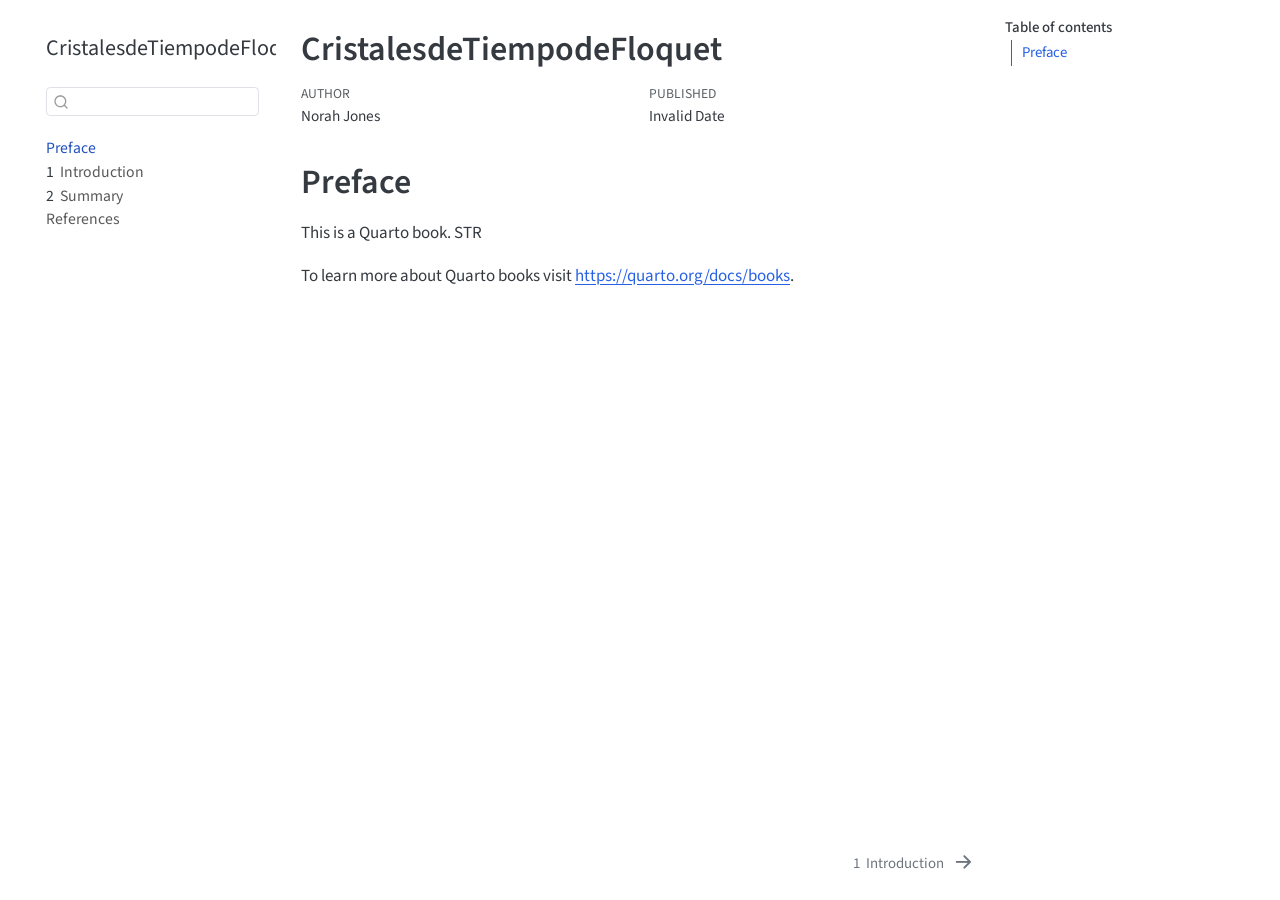
==== docs/index.html @ 10ec0755 "Actualizacion" ====
<!DOCTYPE html>
<html xmlns="http://www.w3.org/1999/xhtml" lang="en" xml:lang="en"><head>

<meta charset="utf-8">
<meta name="generator" content="quarto-1.6.42">

<meta name="viewport" content="width=device-width, initial-scale=1.0, user-scalable=yes">

<meta name="author" content="Norah Jones">

<title>CristalesdeTiempodeFloquet</title>
<style>
code{white-space: pre-wrap;}
span.smallcaps{font-variant: small-caps;}
div.columns{display: flex; gap: min(4vw, 1.5em);}
div.column{flex: auto; overflow-x: auto;}
div.hanging-indent{margin-left: 1.5em; text-indent: -1.5em;}
ul.task-list{list-style: none;}
ul.task-list li input[type="checkbox"] {
  width: 0.8em;
  margin: 0 0.8em 0.2em -1em; /* quarto-specific, see https://github.com/quarto-dev/quarto-cli/issues/4556 */ 
  vertical-align: middle;
}
</style>


<script src="site_libs/quarto-nav/quarto-nav.js"></script>
<script src="site_libs/quarto-nav/headroom.min.js"></script>
<script src="site_libs/clipboard/clipboard.min.js"></script>
<script src="site_libs/quarto-search/autocomplete.umd.js"></script>
<script src="site_libs/quarto-search/fuse.min.js"></script>
<script src="site_libs/quarto-search/quarto-search.js"></script>
<meta name="quarto:offset" content="./">
<link href="./intro.html" rel="next">
<script src="site_libs/quarto-html/quarto.js"></script>
<script src="site_libs/quarto-html/popper.min.js"></script>
<script src="site_libs/quarto-html/tippy.umd.min.js"></script>
<script src="site_libs/quarto-html/anchor.min.js"></script>
<link href="site_libs/quarto-html/tippy.css" rel="stylesheet">
<link href="site_libs/quarto-html/quarto-syntax-highlighting-2f5df379a58b258e96c21c0638c20c03.css" rel="stylesheet" id="quarto-text-highlighting-styles">
<script src="site_libs/bootstrap/bootstrap.min.js"></script>
<link href="site_libs/bootstrap/bootstrap-icons.css" rel="stylesheet">
<link href="site_libs/bootstrap/bootstrap-8da5b4427184b79ecddefad3d342027e.min.css" rel="stylesheet" append-hash="true" id="quarto-bootstrap" data-mode="light">
<script id="quarto-search-options" type="application/json">{
  "location": "sidebar",
  "copy-button": false,
  "collapse-after": 3,
  "panel-placement": "start",
  "type": "textbox",
  "limit": 50,
  "keyboard-shortcut": [
    "f",
    "/",
    "s"
  ],
  "show-item-context": false,
  "language": {
    "search-no-results-text": "No results",
    "search-matching-documents-text": "matching documents",
    "search-copy-link-title": "Copy link to search",
    "search-hide-matches-text": "Hide additional matches",
    "search-more-match-text": "more match in this document",
    "search-more-matches-text": "more matches in this document",
    "search-clear-button-title": "Clear",
    "search-text-placeholder": "",
    "search-detached-cancel-button-title": "Cancel",
    "search-submit-button-title": "Submit",
    "search-label": "Search"
  }
}</script>


</head>

<body class="nav-sidebar floating">

<div id="quarto-search-results"></div>
  <header id="quarto-header" class="headroom fixed-top">
  <nav class="quarto-secondary-nav">
    <div class="container-fluid d-flex">
      <button type="button" class="quarto-btn-toggle btn" data-bs-toggle="collapse" role="button" data-bs-target=".quarto-sidebar-collapse-item" aria-controls="quarto-sidebar" aria-expanded="false" aria-label="Toggle sidebar navigation" onclick="if (window.quartoToggleHeadroom) { window.quartoToggleHeadroom(); }">
        <i class="bi bi-layout-text-sidebar-reverse"></i>
      </button>
        <nav class="quarto-page-breadcrumbs" aria-label="breadcrumb"><ol class="breadcrumb"><li class="breadcrumb-item"><a href="./index.html">Preface</a></li></ol></nav>
        <a class="flex-grow-1" role="navigation" data-bs-toggle="collapse" data-bs-target=".quarto-sidebar-collapse-item" aria-controls="quarto-sidebar" aria-expanded="false" aria-label="Toggle sidebar navigation" onclick="if (window.quartoToggleHeadroom) { window.quartoToggleHeadroom(); }">      
        </a>
      <button type="button" class="btn quarto-search-button" aria-label="Search" onclick="window.quartoOpenSearch();">
        <i class="bi bi-search"></i>
      </button>
    </div>
  </nav>
</header>
<!-- content -->
<div id="quarto-content" class="quarto-container page-columns page-rows-contents page-layout-article">
<!-- sidebar -->
  <nav id="quarto-sidebar" class="sidebar collapse collapse-horizontal quarto-sidebar-collapse-item sidebar-navigation floating overflow-auto">
    <div class="pt-lg-2 mt-2 text-left sidebar-header">
    <div class="sidebar-title mb-0 py-0">
      <a href="./">CristalesdeTiempodeFloquet</a> 
    </div>
      </div>
        <div class="mt-2 flex-shrink-0 align-items-center">
        <div class="sidebar-search">
        <div id="quarto-search" class="" title="Search"></div>
        </div>
        </div>
    <div class="sidebar-menu-container"> 
    <ul class="list-unstyled mt-1">
        <li class="sidebar-item">
  <div class="sidebar-item-container"> 
  <a href="./index.html" class="sidebar-item-text sidebar-link active">
 <span class="menu-text">Preface</span></a>
  </div>
</li>
        <li class="sidebar-item">
  <div class="sidebar-item-container"> 
  <a href="./intro.html" class="sidebar-item-text sidebar-link">
 <span class="menu-text"><span class="chapter-number">1</span>&nbsp; <span class="chapter-title">Introduction</span></span></a>
  </div>
</li>
        <li class="sidebar-item">
  <div class="sidebar-item-container"> 
  <a href="./summary.html" class="sidebar-item-text sidebar-link">
 <span class="menu-text"><span class="chapter-number">2</span>&nbsp; <span class="chapter-title">Summary</span></span></a>
  </div>
</li>
        <li class="sidebar-item">
  <div class="sidebar-item-container"> 
  <a href="./references.html" class="sidebar-item-text sidebar-link">
 <span class="menu-text">References</span></a>
  </div>
</li>
    </ul>
    </div>
</nav>
<div id="quarto-sidebar-glass" class="quarto-sidebar-collapse-item" data-bs-toggle="collapse" data-bs-target=".quarto-sidebar-collapse-item"></div>
<!-- margin-sidebar -->
    <div id="quarto-margin-sidebar" class="sidebar margin-sidebar">
        <nav id="TOC" role="doc-toc" class="toc-active">
    <h2 id="toc-title">Table of contents</h2>
   
  <ul>
  <li><a href="#preface" id="toc-preface" class="nav-link active" data-scroll-target="#preface">Preface</a></li>
  </ul>
</nav>
    </div>
<!-- main -->
<main class="content" id="quarto-document-content">

<header id="title-block-header" class="quarto-title-block default">
<div class="quarto-title">
<h1 class="title">CristalesdeTiempodeFloquet</h1>
</div>



<div class="quarto-title-meta">

    <div>
    <div class="quarto-title-meta-heading">Author</div>
    <div class="quarto-title-meta-contents">
             <p>Norah Jones </p>
          </div>
  </div>
    
    <div>
    <div class="quarto-title-meta-heading">Published</div>
    <div class="quarto-title-meta-contents">
      <p class="date">Invalid Date</p>
    </div>
  </div>
  
    
  </div>
  


</header>


<section id="preface" class="level1 unnumbered">
<h1 class="unnumbered">Preface</h1>
<p>This is a Quarto book. STR</p>
<p>To learn more about Quarto books visit <a href="https://quarto.org/docs/books" class="uri">https://quarto.org/docs/books</a>.</p>


</section>

</main> <!-- /main -->
<script id="quarto-html-after-body" type="application/javascript">
window.document.addEventListener("DOMContentLoaded", function (event) {
  const toggleBodyColorMode = (bsSheetEl) => {
    const mode = bsSheetEl.getAttribute("data-mode");
    const bodyEl = window.document.querySelector("body");
    if (mode === "dark") {
      bodyEl.classList.add("quarto-dark");
      bodyEl.classList.remove("quarto-light");
    } else {
      bodyEl.classList.add("quarto-light");
      bodyEl.classList.remove("quarto-dark");
    }
  }
  const toggleBodyColorPrimary = () => {
    const bsSheetEl = window.document.querySelector("link#quarto-bootstrap");
    if (bsSheetEl) {
      toggleBodyColorMode(bsSheetEl);
    }
  }
  toggleBodyColorPrimary();  
  const icon = "";
  const anchorJS = new window.AnchorJS();
  anchorJS.options = {
    placement: 'right',
    icon: icon
  };
  anchorJS.add('.anchored');
  const isCodeAnnotation = (el) => {
    for (const clz of el.classList) {
      if (clz.startsWith('code-annotation-')) {                     
        return true;
      }
    }
    return false;
  }
  const onCopySuccess = function(e) {
    // button target
    const button = e.trigger;
    // don't keep focus
    button.blur();
    // flash "checked"
    button.classList.add('code-copy-button-checked');
    var currentTitle = button.getAttribute("title");
    button.setAttribute("title", "Copied!");
    let tooltip;
    if (window.bootstrap) {
      button.setAttribute("data-bs-toggle", "tooltip");
      button.setAttribute("data-bs-placement", "left");
      button.setAttribute("data-bs-title", "Copied!");
      tooltip = new bootstrap.Tooltip(button, 
        { trigger: "manual", 
          customClass: "code-copy-button-tooltip",
          offset: [0, -8]});
      tooltip.show();    
    }
    setTimeout(function() {
      if (tooltip) {
        tooltip.hide();
        button.removeAttribute("data-bs-title");
        button.removeAttribute("data-bs-toggle");
        button.removeAttribute("data-bs-placement");
      }
      button.setAttribute("title", currentTitle);
      button.classList.remove('code-copy-button-checked');
    }, 1000);
    // clear code selection
    e.clearSelection();
  }
  const getTextToCopy = function(trigger) {
      const codeEl = trigger.previousElementSibling.cloneNode(true);
      for (const childEl of codeEl.children) {
        if (isCodeAnnotation(childEl)) {
          childEl.remove();
        }
      }
      return codeEl.innerText;
  }
  const clipboard = new window.ClipboardJS('.code-copy-button:not([data-in-quarto-modal])', {
    text: getTextToCopy
  });
  clipboard.on('success', onCopySuccess);
  if (window.document.getElementById('quarto-embedded-source-code-modal')) {
    const clipboardModal = new window.ClipboardJS('.code-copy-button[data-in-quarto-modal]', {
      text: getTextToCopy,
      container: window.document.getElementById('quarto-embedded-source-code-modal')
    });
    clipboardModal.on('success', onCopySuccess);
  }
    var localhostRegex = new RegExp(/^(?:http|https):\/\/localhost\:?[0-9]*\//);
    var mailtoRegex = new RegExp(/^mailto:/);
      var filterRegex = new RegExp('/' + window.location.host + '/');
    var isInternal = (href) => {
        return filterRegex.test(href) || localhostRegex.test(href) || mailtoRegex.test(href);
    }
    // Inspect non-navigation links and adorn them if external
 	var links = window.document.querySelectorAll('a[href]:not(.nav-link):not(.navbar-brand):not(.toc-action):not(.sidebar-link):not(.sidebar-item-toggle):not(.pagination-link):not(.no-external):not([aria-hidden]):not(.dropdown-item):not(.quarto-navigation-tool):not(.about-link)');
    for (var i=0; i<links.length; i++) {
      const link = links[i];
      if (!isInternal(link.href)) {
        // undo the damage that might have been done by quarto-nav.js in the case of
        // links that we want to consider external
        if (link.dataset.originalHref !== undefined) {
          link.href = link.dataset.originalHref;
        }
      }
    }
  function tippyHover(el, contentFn, onTriggerFn, onUntriggerFn) {
    const config = {
      allowHTML: true,
      maxWidth: 500,
      delay: 100,
      arrow: false,
      appendTo: function(el) {
          return el.parentElement;
      },
      interactive: true,
      interactiveBorder: 10,
      theme: 'quarto',
      placement: 'bottom-start',
    };
    if (contentFn) {
      config.content = contentFn;
    }
    if (onTriggerFn) {
      config.onTrigger = onTriggerFn;
    }
    if (onUntriggerFn) {
      config.onUntrigger = onUntriggerFn;
    }
    window.tippy(el, config); 
  }
  const noterefs = window.document.querySelectorAll('a[role="doc-noteref"]');
  for (var i=0; i<noterefs.length; i++) {
    const ref = noterefs[i];
    tippyHover(ref, function() {
      // use id or data attribute instead here
      let href = ref.getAttribute('data-footnote-href') || ref.getAttribute('href');
      try { href = new URL(href).hash; } catch {}
      const id = href.replace(/^#\/?/, "");
      const note = window.document.getElementById(id);
      if (note) {
        return note.innerHTML;
      } else {
        return "";
      }
    });
  }
  const xrefs = window.document.querySelectorAll('a.quarto-xref');
  const processXRef = (id, note) => {
    // Strip column container classes
    const stripColumnClz = (el) => {
      el.classList.remove("page-full", "page-columns");
      if (el.children) {
        for (const child of el.children) {
          stripColumnClz(child);
        }
      }
    }
    stripColumnClz(note)
    if (id === null || id.startsWith('sec-')) {
      // Special case sections, only their first couple elements
      const container = document.createElement("div");
      if (note.children && note.children.length > 2) {
        container.appendChild(note.children[0].cloneNode(true));
        for (let i = 1; i < note.children.length; i++) {
          const child = note.children[i];
          if (child.tagName === "P" && child.innerText === "") {
            continue;
          } else {
            container.appendChild(child.cloneNode(true));
            break;
          }
        }
        if (window.Quarto?.typesetMath) {
          window.Quarto.typesetMath(container);
        }
        return container.innerHTML
      } else {
        if (window.Quarto?.typesetMath) {
          window.Quarto.typesetMath(note);
        }
        return note.innerHTML;
      }
    } else {
      // Remove any anchor links if they are present
      const anchorLink = note.querySelector('a.anchorjs-link');
      if (anchorLink) {
        anchorLink.remove();
      }
      if (window.Quarto?.typesetMath) {
        window.Quarto.typesetMath(note);
      }
      if (note.classList.contains("callout")) {
        return note.outerHTML;
      } else {
        return note.innerHTML;
      }
    }
  }
  for (var i=0; i<xrefs.length; i++) {
    const xref = xrefs[i];
    tippyHover(xref, undefined, function(instance) {
      instance.disable();
      let url = xref.getAttribute('href');
      let hash = undefined; 
      if (url.startsWith('#')) {
        hash = url;
      } else {
        try { hash = new URL(url).hash; } catch {}
      }
      if (hash) {
        const id = hash.replace(/^#\/?/, "");
        const note = window.document.getElementById(id);
        if (note !== null) {
          try {
            const html = processXRef(id, note.cloneNode(true));
            instance.setContent(html);
          } finally {
            instance.enable();
            instance.show();
          }
        } else {
          // See if we can fetch this
          fetch(url.split('#')[0])
          .then(res => res.text())
          .then(html => {
            const parser = new DOMParser();
            const htmlDoc = parser.parseFromString(html, "text/html");
            const note = htmlDoc.getElementById(id);
            if (note !== null) {
              const html = processXRef(id, note);
              instance.setContent(html);
            } 
          }).finally(() => {
            instance.enable();
            instance.show();
          });
        }
      } else {
        // See if we can fetch a full url (with no hash to target)
        // This is a special case and we should probably do some content thinning / targeting
        fetch(url)
        .then(res => res.text())
        .then(html => {
          const parser = new DOMParser();
          const htmlDoc = parser.parseFromString(html, "text/html");
          const note = htmlDoc.querySelector('main.content');
          if (note !== null) {
            // This should only happen for chapter cross references
            // (since there is no id in the URL)
            // remove the first header
            if (note.children.length > 0 && note.children[0].tagName === "HEADER") {
              note.children[0].remove();
            }
            const html = processXRef(null, note);
            instance.setContent(html);
          } 
        }).finally(() => {
          instance.enable();
          instance.show();
        });
      }
    }, function(instance) {
    });
  }
      let selectedAnnoteEl;
      const selectorForAnnotation = ( cell, annotation) => {
        let cellAttr = 'data-code-cell="' + cell + '"';
        let lineAttr = 'data-code-annotation="' +  annotation + '"';
        const selector = 'span[' + cellAttr + '][' + lineAttr + ']';
        return selector;
      }
      const selectCodeLines = (annoteEl) => {
        const doc = window.document;
        const targetCell = annoteEl.getAttribute("data-target-cell");
        const targetAnnotation = annoteEl.getAttribute("data-target-annotation");
        const annoteSpan = window.document.querySelector(selectorForAnnotation(targetCell, targetAnnotation));
        const lines = annoteSpan.getAttribute("data-code-lines").split(",");
        const lineIds = lines.map((line) => {
          return targetCell + "-" + line;
        })
        let top = null;
        let height = null;
        let parent = null;
        if (lineIds.length > 0) {
            //compute the position of the single el (top and bottom and make a div)
            const el = window.document.getElementById(lineIds[0]);
            top = el.offsetTop;
            height = el.offsetHeight;
            parent = el.parentElement.parentElement;
          if (lineIds.length > 1) {
            const lastEl = window.document.getElementById(lineIds[lineIds.length - 1]);
            const bottom = lastEl.offsetTop + lastEl.offsetHeight;
            height = bottom - top;
          }
          if (top !== null && height !== null && parent !== null) {
            // cook up a div (if necessary) and position it 
            let div = window.document.getElementById("code-annotation-line-highlight");
            if (div === null) {
              div = window.document.createElement("div");
              div.setAttribute("id", "code-annotation-line-highlight");
              div.style.position = 'absolute';
              parent.appendChild(div);
            }
            div.style.top = top - 2 + "px";
            div.style.height = height + 4 + "px";
            div.style.left = 0;
            let gutterDiv = window.document.getElementById("code-annotation-line-highlight-gutter");
            if (gutterDiv === null) {
              gutterDiv = window.document.createElement("div");
              gutterDiv.setAttribute("id", "code-annotation-line-highlight-gutter");
              gutterDiv.style.position = 'absolute';
              const codeCell = window.document.getElementById(targetCell);
              const gutter = codeCell.querySelector('.code-annotation-gutter');
              gutter.appendChild(gutterDiv);
            }
            gutterDiv.style.top = top - 2 + "px";
            gutterDiv.style.height = height + 4 + "px";
          }
          selectedAnnoteEl = annoteEl;
        }
      };
      const unselectCodeLines = () => {
        const elementsIds = ["code-annotation-line-highlight", "code-annotation-line-highlight-gutter"];
        elementsIds.forEach((elId) => {
          const div = window.document.getElementById(elId);
          if (div) {
            div.remove();
          }
        });
        selectedAnnoteEl = undefined;
      };
        // Handle positioning of the toggle
    window.addEventListener(
      "resize",
      throttle(() => {
        elRect = undefined;
        if (selectedAnnoteEl) {
          selectCodeLines(selectedAnnoteEl);
        }
      }, 10)
    );
    function throttle(fn, ms) {
    let throttle = false;
    let timer;
      return (...args) => {
        if(!throttle) { // first call gets through
            fn.apply(this, args);
            throttle = true;
        } else { // all the others get throttled
            if(timer) clearTimeout(timer); // cancel #2
            timer = setTimeout(() => {
              fn.apply(this, args);
              timer = throttle = false;
            }, ms);
        }
      };
    }
      // Attach click handler to the DT
      const annoteDls = window.document.querySelectorAll('dt[data-target-cell]');
      for (const annoteDlNode of annoteDls) {
        annoteDlNode.addEventListener('click', (event) => {
          const clickedEl = event.target;
          if (clickedEl !== selectedAnnoteEl) {
            unselectCodeLines();
            const activeEl = window.document.querySelector('dt[data-target-cell].code-annotation-active');
            if (activeEl) {
              activeEl.classList.remove('code-annotation-active');
            }
            selectCodeLines(clickedEl);
            clickedEl.classList.add('code-annotation-active');
          } else {
            // Unselect the line
            unselectCodeLines();
            clickedEl.classList.remove('code-annotation-active');
          }
        });
      }
  const findCites = (el) => {
    const parentEl = el.parentElement;
    if (parentEl) {
      const cites = parentEl.dataset.cites;
      if (cites) {
        return {
          el,
          cites: cites.split(' ')
        };
      } else {
        return findCites(el.parentElement)
      }
    } else {
      return undefined;
    }
  };
  var bibliorefs = window.document.querySelectorAll('a[role="doc-biblioref"]');
  for (var i=0; i<bibliorefs.length; i++) {
    const ref = bibliorefs[i];
    const citeInfo = findCites(ref);
    if (citeInfo) {
      tippyHover(citeInfo.el, function() {
        var popup = window.document.createElement('div');
        citeInfo.cites.forEach(function(cite) {
          var citeDiv = window.document.createElement('div');
          citeDiv.classList.add('hanging-indent');
          citeDiv.classList.add('csl-entry');
          var biblioDiv = window.document.getElementById('ref-' + cite);
          if (biblioDiv) {
            citeDiv.innerHTML = biblioDiv.innerHTML;
          }
          popup.appendChild(citeDiv);
        });
        return popup.innerHTML;
      });
    }
  }
});
</script>
<nav class="page-navigation">
  <div class="nav-page nav-page-previous">
  </div>
  <div class="nav-page nav-page-next">
      <a href="./intro.html" class="pagination-link" aria-label="Introduction">
        <span class="nav-page-text"><span class="chapter-number">1</span>&nbsp; <span class="chapter-title">Introduction</span></span> <i class="bi bi-arrow-right-short"></i>
      </a>
  </div>
</nav>
</div> <!-- /content -->




</body></html>
---- docs/site_libs/quarto-html/tippy.css ----
.tippy-box[data-animation=fade][data-state=hidden]{opacity:0}[data-tippy-root]{max-width:calc(100vw - 10px)}.tippy-box{position:relative;background-color:#333;color:#fff;border-radius:4px;font-size:14px;line-height:1.4;white-space:normal;outline:0;transition-property:transform,visibility,opacity}.tippy-box[data-placement^=top]>.tippy-arrow{bottom:0}.tippy-box[data-placement^=top]>.tippy-arrow:before{bottom:-7px;left:0;border-width:8px 8px 0;border-top-color:initial;transform-origin:center top}.tippy-box[data-placement^=bottom]>.tippy-arrow{top:0}.tippy-box[data-placement^=bottom]>.tippy-arrow:before{top:-7px;left:0;border-width:0 8px 8px;border-bottom-color:initial;transform-origin:center bottom}.tippy-box[data-placement^=left]>.tippy-arrow{right:0}.tippy-box[data-placement^=left]>.tippy-arrow:before{border-width:8px 0 8px 8px;border-left-color:initial;right:-7px;transform-origin:center left}.tippy-box[data-placement^=right]>.tippy-arrow{left:0}.tippy-box[data-placement^=right]>.tippy-arrow:before{left:-7px;border-width:8px 8px 8px 0;border-right-color:initial;transform-origin:center right}.tippy-box[data-inertia][data-state=visible]{transition-timing-function:cubic-bezier(.54,1.5,.38,1.11)}.tippy-arrow{width:16px;height:16px;color:#333}.tippy-arrow:before{content:"";position:absolute;border-color:transparent;border-style:solid}.tippy-content{position:relative;padding:5px 9px;z-index:1}
---- docs/site_libs/quarto-html/quarto-syntax-highlighting-2f5df379a58b258e96c21c0638c20c03.css ----
/* quarto syntax highlight colors */
:root {
  --quarto-hl-ot-color: #003B4F;
  --quarto-hl-at-color: #657422;
  --quarto-hl-ss-color: #20794D;
  --quarto-hl-an-color: #5E5E5E;
  --quarto-hl-fu-color: #4758AB;
  --quarto-hl-st-color: #20794D;
  --quarto-hl-cf-color: #003B4F;
  --quarto-hl-op-color: #5E5E5E;
  --quarto-hl-er-color: #AD0000;
  --quarto-hl-bn-color: #AD0000;
  --quarto-hl-al-color: #AD0000;
  --quarto-hl-va-color: #111111;
  --quarto-hl-bu-color: inherit;
  --quarto-hl-ex-color: inherit;
  --quarto-hl-pp-color: #AD0000;
  --quarto-hl-in-color: #5E5E5E;
  --quarto-hl-vs-color: #20794D;
  --quarto-hl-wa-color: #5E5E5E;
  --quarto-hl-do-color: #5E5E5E;
  --quarto-hl-im-color: #00769E;
  --quarto-hl-ch-color: #20794D;
  --quarto-hl-dt-color: #AD0000;
  --quarto-hl-fl-color: #AD0000;
  --quarto-hl-co-color: #5E5E5E;
  --quarto-hl-cv-color: #5E5E5E;
  --quarto-hl-cn-color: #8f5902;
  --quarto-hl-sc-color: #5E5E5E;
  --quarto-hl-dv-color: #AD0000;
  --quarto-hl-kw-color: #003B4F;
}

/* other quarto variables */
:root {
  --quarto-font-monospace: SFMono-Regular, Menlo, Monaco, Consolas, "Liberation Mono", "Courier New", monospace;
}

pre > code.sourceCode > span {
  color: #003B4F;
}

code span {
  color: #003B4F;
}

code.sourceCode > span {
  color: #003B4F;
}

div.sourceCode,
div.sourceCode pre.sourceCode {
  color: #003B4F;
}

code span.ot {
  color: #003B4F;
  font-style: inherit;
}

code span.at {
  color: #657422;
  font-style: inherit;
}

code span.ss {
  color: #20794D;
  font-style: inherit;
}

code span.an {
  color: #5E5E5E;
  font-style: inherit;
}

code span.fu {
  color: #4758AB;
  font-style: inherit;
}

code span.st {
  color: #20794D;
  font-style: inherit;
}

code span.cf {
  color: #003B4F;
  font-weight: bold;
  font-style: inherit;
}

code span.op {
  color: #5E5E5E;
  font-style: inherit;
}

code span.er {
  color: #AD0000;
  font-style: inherit;
}

code span.bn {
  color: #AD0000;
  font-style: inherit;
}

code span.al {
  color: #AD0000;
  font-style: inherit;
}

code span.va {
  color: #111111;
  font-style: inherit;
}

code span.bu {
  font-style: inherit;
}

code span.ex {
  font-style: inherit;
}

code span.pp {
  color: #AD0000;
  font-style: inherit;
}

code span.in {
  color: #5E5E5E;
  font-style: inherit;
}

code span.vs {
  color: #20794D;
  font-style: inherit;
}

code span.wa {
  color: #5E5E5E;
  font-style: italic;
}

code span.do {
  color: #5E5E5E;
  font-style: italic;
}

code span.im {
  color: #00769E;
  font-style: inherit;
}

code span.ch {
  color: #20794D;
  font-style: inherit;
}

code span.dt {
  color: #AD0000;
  font-style: inherit;
}

code span.fl {
  color: #AD0000;
  font-style: inherit;
}

code span.co {
  color: #5E5E5E;
  font-style: inherit;
}

code span.cv {
  color: #5E5E5E;
  font-style: italic;
}

code span.cn {
  color: #8f5902;
  font-style: inherit;
}

code span.sc {
  color: #5E5E5E;
  font-style: inherit;
}

code span.dv {
  color: #AD0000;
  font-style: inherit;
}

code span.kw {
  color: #003B4F;
  font-weight: bold;
  font-style: inherit;
}

.prevent-inlining {
  content: "</";
}

/*# sourceMappingURL=35eb38a806ee71ea6d2563be2308c832.css.map */
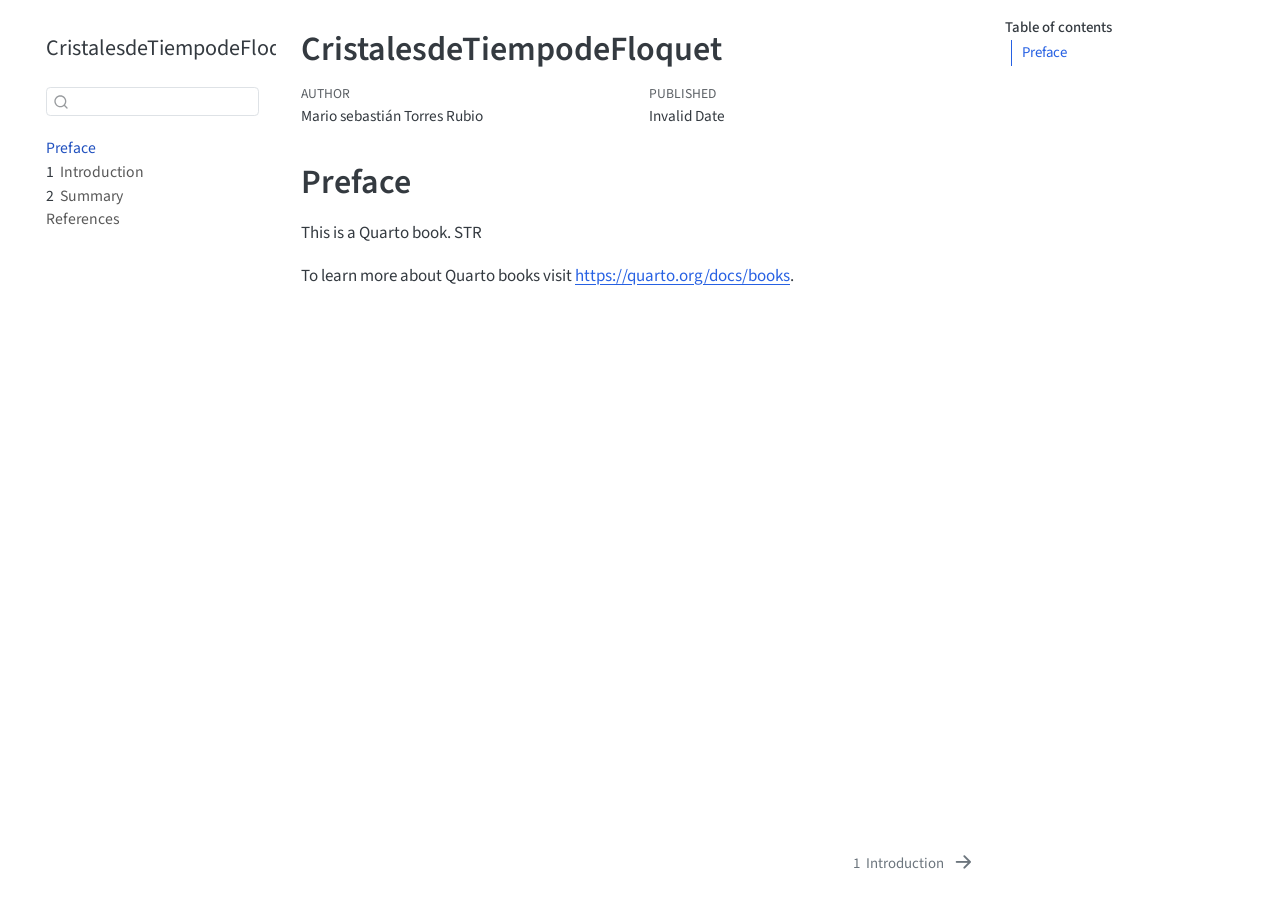
==== commit d6a97610: "nombre de autor" ====
--- a/docs/index.html
+++ b/docs/index.html
@@ -6,7 +6,7 @@
 
 <meta name="viewport" content="width=device-width, initial-scale=1.0, user-scalable=yes">
 
-<meta name="author" content="Norah Jones">
+<meta name="author" content="Mario sebastián Torres Rubio">
 
 <title>CristalesdeTiempodeFloquet</title>
 <style>
@@ -159,7 +159,7 @@
     <div>
     <div class="quarto-title-meta-heading">Author</div>
     <div class="quarto-title-meta-contents">
-             <p>Norah Jones </p>
+             <p>Mario sebastián Torres Rubio </p>
           </div>
   </div>
     
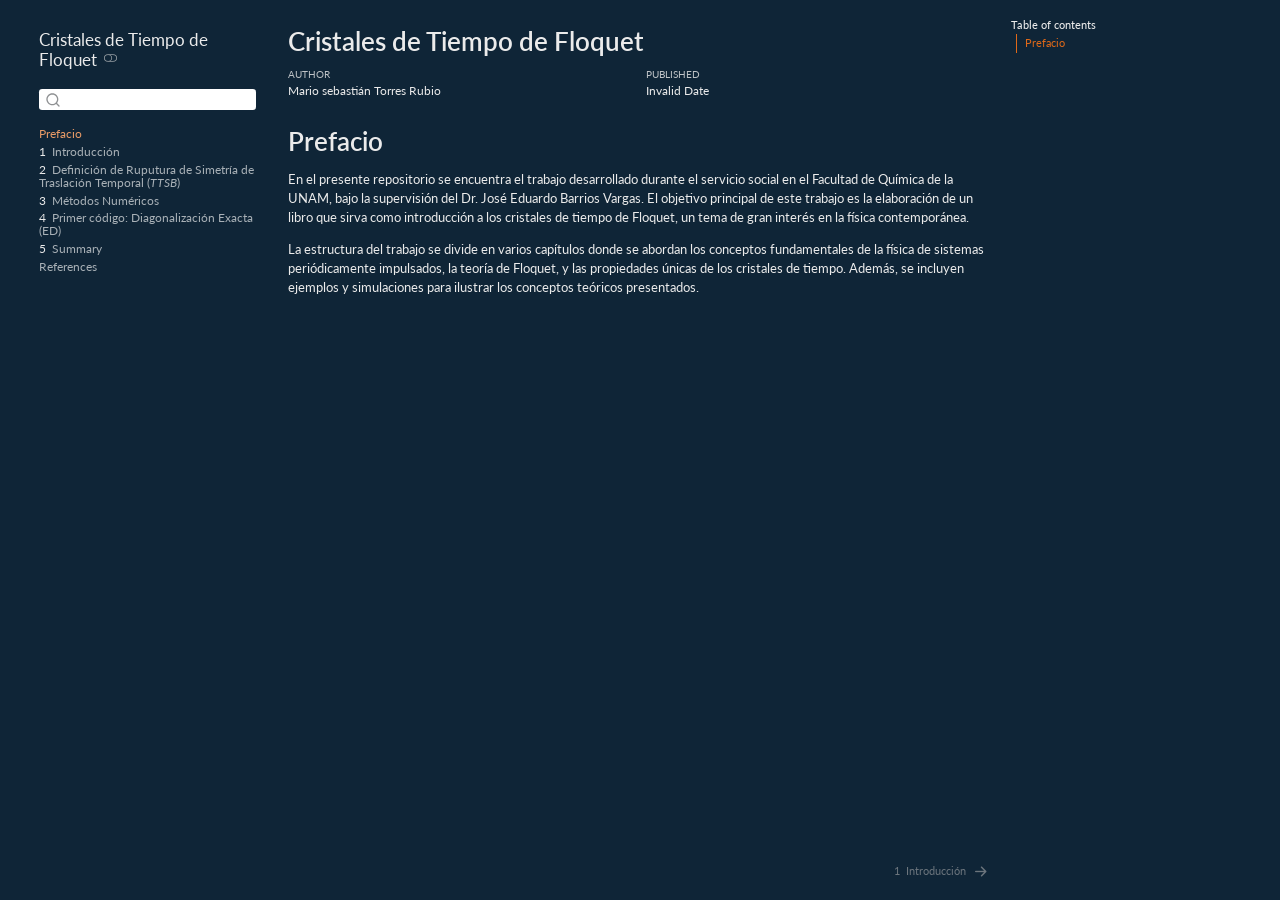
==== commit eed83de7: "Se terminaron las partes conceptuales en el apartado de teoría, se explicaron los métodos a utilizar" ====
--- a/docs/index.html
+++ b/docs/index.html
@@ -8,7 +8,7 @@
 
 <meta name="author" content="Mario sebastián Torres Rubio">
 
-<title>CristalesdeTiempodeFloquet</title>
+<title>Cristales de Tiempo de Floquet</title>
 <style>
 code{white-space: pre-wrap;}
 span.smallcaps{font-variant: small-caps;}
@@ -37,10 +37,12 @@
 <script src="site_libs/quarto-html/tippy.umd.min.js"></script>
 <script src="site_libs/quarto-html/anchor.min.js"></script>
 <link href="site_libs/quarto-html/tippy.css" rel="stylesheet">
-<link href="site_libs/quarto-html/quarto-syntax-highlighting-2f5df379a58b258e96c21c0638c20c03.css" rel="stylesheet" id="quarto-text-highlighting-styles">
+<link href="site_libs/quarto-html/quarto-syntax-highlighting-2f5df379a58b258e96c21c0638c20c03.css" rel="stylesheet" class="quarto-color-scheme" id="quarto-text-highlighting-styles">
+<link href="site_libs/quarto-html/quarto-syntax-highlighting-dark-b53751a350365c71b6c909e95f209ed1.css" rel="prefetch" class="quarto-color-scheme quarto-color-alternate" id="quarto-text-highlighting-styles">
 <script src="site_libs/bootstrap/bootstrap.min.js"></script>
 <link href="site_libs/bootstrap/bootstrap-icons.css" rel="stylesheet">
-<link href="site_libs/bootstrap/bootstrap-8da5b4427184b79ecddefad3d342027e.min.css" rel="stylesheet" append-hash="true" id="quarto-bootstrap" data-mode="light">
+<link href="site_libs/bootstrap/bootstrap-69e7ffcaecc2d5c00338d099f1da67c1.min.css" rel="stylesheet" append-hash="true" class="quarto-color-scheme" id="quarto-bootstrap" data-mode="dark">
+<link href="site_libs/bootstrap/bootstrap-dark-9a4bbcb5d63b8f9a707ee7fdbc8e35ff.min.css" rel="prefetch" append-hash="true" class="quarto-color-scheme quarto-color-alternate" id="quarto-bootstrap" data-mode="dark">
 <script id="quarto-search-options" type="application/json">{
   "location": "sidebar",
   "copy-button": false,
@@ -68,8 +70,21 @@
     "search-label": "Search"
   }
 }</script>
-
-
+<script>
+window.MathJax = {
+  tex: {
+    macros: {
+      ket: ["\\left|{#1}\\right\\rangle", 1],
+      bra: ["\\left\\langle{#1}\\right|", 1],
+      braket: ["\\left\\langle{#1}\\middle|{#2}\\right\\rangle", 2],
+      sigma: "\\sigma"
+    }
+  }
+};
+</script>  
+
+
+<link rel="stylesheet" href="styles.css">
 </head>
 
 <body class="nav-sidebar floating">
@@ -81,7 +96,7 @@
       <button type="button" class="quarto-btn-toggle btn" data-bs-toggle="collapse" role="button" data-bs-target=".quarto-sidebar-collapse-item" aria-controls="quarto-sidebar" aria-expanded="false" aria-label="Toggle sidebar navigation" onclick="if (window.quartoToggleHeadroom) { window.quartoToggleHeadroom(); }">
         <i class="bi bi-layout-text-sidebar-reverse"></i>
       </button>
-        <nav class="quarto-page-breadcrumbs" aria-label="breadcrumb"><ol class="breadcrumb"><li class="breadcrumb-item"><a href="./index.html">Preface</a></li></ol></nav>
+        <nav class="quarto-page-breadcrumbs" aria-label="breadcrumb"><ol class="breadcrumb"><li class="breadcrumb-item"><a href="./index.html">Prefacio</a></li></ol></nav>
         <a class="flex-grow-1" role="navigation" data-bs-toggle="collapse" data-bs-target=".quarto-sidebar-collapse-item" aria-controls="quarto-sidebar" aria-expanded="false" aria-label="Toggle sidebar navigation" onclick="if (window.quartoToggleHeadroom) { window.quartoToggleHeadroom(); }">      
         </a>
       <button type="button" class="btn quarto-search-button" aria-label="Search" onclick="window.quartoOpenSearch();">
@@ -96,7 +111,10 @@
   <nav id="quarto-sidebar" class="sidebar collapse collapse-horizontal quarto-sidebar-collapse-item sidebar-navigation floating overflow-auto">
     <div class="pt-lg-2 mt-2 text-left sidebar-header">
     <div class="sidebar-title mb-0 py-0">
-      <a href="./">CristalesdeTiempodeFloquet</a> 
+      <a href="./">Cristales de Tiempo de Floquet</a> 
+        <div class="sidebar-tools-main">
+  <a href="" class="quarto-color-scheme-toggle quarto-navigation-tool  px-1" onclick="window.quartoToggleColorScheme(); return false;" title="Toggle dark mode"><i class="bi"></i></a>
+</div>
     </div>
       </div>
         <div class="mt-2 flex-shrink-0 align-items-center">
@@ -109,19 +127,37 @@
         <li class="sidebar-item">
   <div class="sidebar-item-container"> 
   <a href="./index.html" class="sidebar-item-text sidebar-link active">
- <span class="menu-text">Preface</span></a>
+ <span class="menu-text">Prefacio</span></a>
   </div>
 </li>
         <li class="sidebar-item">
   <div class="sidebar-item-container"> 
   <a href="./intro.html" class="sidebar-item-text sidebar-link">
- <span class="menu-text"><span class="chapter-number">1</span>&nbsp; <span class="chapter-title">Introduction</span></span></a>
+ <span class="menu-text"><span class="chapter-number">1</span>&nbsp; <span class="chapter-title">Introducción</span></span></a>
+  </div>
+</li>
+        <li class="sidebar-item">
+  <div class="sidebar-item-container"> 
+  <a href="./teoria.html" class="sidebar-item-text sidebar-link">
+ <span class="menu-text"><span class="chapter-number">2</span>&nbsp; <span class="chapter-title">Definición de Ruputura de Simetría de Traslación Temporal (<em>TTSB</em>)</span></span></a>
+  </div>
+</li>
+        <li class="sidebar-item">
+  <div class="sidebar-item-container"> 
+  <a href="./metodos.html" class="sidebar-item-text sidebar-link">
+ <span class="menu-text"><span class="chapter-number">3</span>&nbsp; <span class="chapter-title">Métodos Numéricos</span></span></a>
+  </div>
+</li>
+        <li class="sidebar-item">
+  <div class="sidebar-item-container"> 
+  <a href="./simulaciones.html" class="sidebar-item-text sidebar-link">
+ <span class="menu-text"><span class="chapter-number">4</span>&nbsp; <span class="chapter-title">Primer código: Diagonalización Exacta (ED)</span></span></a>
   </div>
 </li>
         <li class="sidebar-item">
   <div class="sidebar-item-container"> 
   <a href="./summary.html" class="sidebar-item-text sidebar-link">
- <span class="menu-text"><span class="chapter-number">2</span>&nbsp; <span class="chapter-title">Summary</span></span></a>
+ <span class="menu-text"><span class="chapter-number">5</span>&nbsp; <span class="chapter-title">Summary</span></span></a>
   </div>
 </li>
         <li class="sidebar-item">
@@ -140,7 +176,7 @@
     <h2 id="toc-title">Table of contents</h2>
    
   <ul>
-  <li><a href="#preface" id="toc-preface" class="nav-link active" data-scroll-target="#preface">Preface</a></li>
+  <li><a href="#prefacio" id="toc-prefacio" class="nav-link active" data-scroll-target="#prefacio">Prefacio</a></li>
   </ul>
 </nav>
     </div>
@@ -149,7 +185,7 @@
 
 <header id="title-block-header" class="quarto-title-block default">
 <div class="quarto-title">
-<h1 class="title">CristalesdeTiempodeFloquet</h1>
+<h1 class="title">Cristales de Tiempo de Floquet</h1>
 </div>
 
 
@@ -178,10 +214,10 @@
 </header>
 
 
-<section id="preface" class="level1 unnumbered">
-<h1 class="unnumbered">Preface</h1>
-<p>This is a Quarto book. STR</p>
-<p>To learn more about Quarto books visit <a href="https://quarto.org/docs/books" class="uri">https://quarto.org/docs/books</a>.</p>
+<section id="prefacio" class="level1 unnumbered">
+<h1 class="unnumbered">Prefacio</h1>
+<p>En el presente repositorio se encuentra el trabajo desarrollado durante el servicio social en el Facultad de Química de la UNAM, bajo la supervisión del Dr.&nbsp;José Eduardo Barrios Vargas. El objetivo principal de este trabajo es la elaboración de un libro que sirva como introducción a los cristales de tiempo de Floquet, un tema de gran interés en la física contemporánea.</p>
+<p>La estructura del trabajo se divide en varios capítulos donde se abordan los conceptos fundamentales de la física de sistemas periódicamente impulsados, la teoría de Floquet, y las propiedades únicas de los cristales de tiempo. Además, se incluyen ejemplos y simulaciones para ilustrar los conceptos teóricos presentados.</p>
 
 
 </section>
@@ -207,6 +243,150 @@
     }
   }
   toggleBodyColorPrimary();  
+  const disableStylesheet = (stylesheets) => {
+    for (let i=0; i < stylesheets.length; i++) {
+      const stylesheet = stylesheets[i];
+      stylesheet.rel = 'prefetch';
+    }
+  }
+  const enableStylesheet = (stylesheets) => {
+    for (let i=0; i < stylesheets.length; i++) {
+      const stylesheet = stylesheets[i];
+      stylesheet.rel = 'stylesheet';
+    }
+  }
+  const manageTransitions = (selector, allowTransitions) => {
+    const els = window.document.querySelectorAll(selector);
+    for (let i=0; i < els.length; i++) {
+      const el = els[i];
+      if (allowTransitions) {
+        el.classList.remove('notransition');
+      } else {
+        el.classList.add('notransition');
+      }
+    }
+  }
+  const toggleGiscusIfUsed = (isAlternate, darkModeDefault) => {
+    const baseTheme = document.querySelector('#giscus-base-theme')?.value ?? 'light';
+    const alternateTheme = document.querySelector('#giscus-alt-theme')?.value ?? 'dark';
+    let newTheme = '';
+    if(darkModeDefault) {
+      newTheme = isAlternate ? baseTheme : alternateTheme;
+    } else {
+      newTheme = isAlternate ? alternateTheme : baseTheme;
+    }
+    const changeGiscusTheme = () => {
+      // From: https://github.com/giscus/giscus/issues/336
+      const sendMessage = (message) => {
+        const iframe = document.querySelector('iframe.giscus-frame');
+        if (!iframe) return;
+        iframe.contentWindow.postMessage({ giscus: message }, 'https://giscus.app');
+      }
+      sendMessage({
+        setConfig: {
+          theme: newTheme
+        }
+      });
+    }
+    const isGiscussLoaded = window.document.querySelector('iframe.giscus-frame') !== null;
+    if (isGiscussLoaded) {
+      changeGiscusTheme();
+    }
+  }
+  const toggleColorMode = (alternate) => {
+    // Switch the stylesheets
+    const alternateStylesheets = window.document.querySelectorAll('link.quarto-color-scheme.quarto-color-alternate');
+    manageTransitions('#quarto-margin-sidebar .nav-link', false);
+    if (alternate) {
+      enableStylesheet(alternateStylesheets);
+      for (const sheetNode of alternateStylesheets) {
+        if (sheetNode.id === "quarto-bootstrap") {
+          toggleBodyColorMode(sheetNode);
+        }
+      }
+    } else {
+      disableStylesheet(alternateStylesheets);
+      toggleBodyColorPrimary();
+    }
+    manageTransitions('#quarto-margin-sidebar .nav-link', true);
+    // Switch the toggles
+    const toggles = window.document.querySelectorAll('.quarto-color-scheme-toggle');
+    for (let i=0; i < toggles.length; i++) {
+      const toggle = toggles[i];
+      if (toggle) {
+        if (alternate) {
+          toggle.classList.add("alternate");     
+        } else {
+          toggle.classList.remove("alternate");
+        }
+      }
+    }
+    // Hack to workaround the fact that safari doesn't
+    // properly recolor the scrollbar when toggling (#1455)
+    if (navigator.userAgent.indexOf('Safari') > 0 && navigator.userAgent.indexOf('Chrome') == -1) {
+      manageTransitions("body", false);
+      window.scrollTo(0, 1);
+      setTimeout(() => {
+        window.scrollTo(0, 0);
+        manageTransitions("body", true);
+      }, 40);  
+    }
+  }
+  const isFileUrl = () => { 
+    return window.location.protocol === 'file:';
+  }
+  const hasAlternateSentinel = () => {  
+    let styleSentinel = getColorSchemeSentinel();
+    if (styleSentinel !== null) {
+      return styleSentinel === "alternate";
+    } else {
+      return false;
+    }
+  }
+  const setStyleSentinel = (alternate) => {
+    const value = alternate ? "alternate" : "default";
+    if (!isFileUrl()) {
+      window.localStorage.setItem("quarto-color-scheme", value);
+    } else {
+      localAlternateSentinel = value;
+    }
+  }
+  const getColorSchemeSentinel = () => {
+    if (!isFileUrl()) {
+      const storageValue = window.localStorage.getItem("quarto-color-scheme");
+      return storageValue != null ? storageValue : localAlternateSentinel;
+    } else {
+      return localAlternateSentinel;
+    }
+  }
+  const darkModeDefault = false;
+  let localAlternateSentinel = darkModeDefault ? 'alternate' : 'default';
+  // Dark / light mode switch
+  window.quartoToggleColorScheme = () => {
+    // Read the current dark / light value 
+    let toAlternate = !hasAlternateSentinel();
+    toggleColorMode(toAlternate);
+    setStyleSentinel(toAlternate);
+    toggleGiscusIfUsed(toAlternate, darkModeDefault);
+  };
+  // Ensure there is a toggle, if there isn't float one in the top right
+  if (window.document.querySelector('.quarto-color-scheme-toggle') === null) {
+    const a = window.document.createElement('a');
+    a.classList.add('top-right');
+    a.classList.add('quarto-color-scheme-toggle');
+    a.href = "";
+    a.onclick = function() { try { window.quartoToggleColorScheme(); } catch {} return false; };
+    const i = window.document.createElement("i");
+    i.classList.add('bi');
+    a.appendChild(i);
+    window.document.body.appendChild(a);
+  }
+  // Switch to dark mode if need be
+  if (hasAlternateSentinel()) {
+    toggleColorMode(true);
+  } else {
+    toggleColorMode(false);
+  }
   const icon = "";
   const anchorJS = new window.AnchorJS();
   anchorJS.options = {
@@ -608,8 +788,8 @@
   <div class="nav-page nav-page-previous">
   </div>
   <div class="nav-page nav-page-next">
-      <a href="./intro.html" class="pagination-link" aria-label="Introduction">
-        <span class="nav-page-text"><span class="chapter-number">1</span>&nbsp; <span class="chapter-title">Introduction</span></span> <i class="bi bi-arrow-right-short"></i>
+      <a href="./intro.html" class="pagination-link" aria-label="Introducción">
+        <span class="nav-page-text"><span class="chapter-number">1</span>&nbsp; <span class="chapter-title">Introducción</span></span> <i class="bi bi-arrow-right-short"></i>
       </a>
   </div>
 </nav>
--- a/docs/site_libs/quarto-html/quarto-syntax-highlighting-dark-b53751a350365c71b6c909e95f209ed1.css
+++ b/docs/site_libs/quarto-html/quarto-syntax-highlighting-dark-b53751a350365c71b6c909e95f209ed1.css
@@ -0,0 +1,189 @@
+/* quarto syntax highlight colors */
+:root {
+  --quarto-hl-al-color: #f07178;
+  --quarto-hl-an-color: #d4d0ab;
+  --quarto-hl-at-color: #00e0e0;
+  --quarto-hl-bn-color: #d4d0ab;
+  --quarto-hl-bu-color: #abe338;
+  --quarto-hl-ch-color: #abe338;
+  --quarto-hl-co-color: #f8f8f2;
+  --quarto-hl-cv-color: #ffd700;
+  --quarto-hl-cn-color: #ffd700;
+  --quarto-hl-cf-color: #ffa07a;
+  --quarto-hl-dt-color: #ffa07a;
+  --quarto-hl-dv-color: #d4d0ab;
+  --quarto-hl-do-color: #f8f8f2;
+  --quarto-hl-er-color: #f07178;
+  --quarto-hl-ex-color: #00e0e0;
+  --quarto-hl-fl-color: #d4d0ab;
+  --quarto-hl-fu-color: #ffa07a;
+  --quarto-hl-im-color: #abe338;
+  --quarto-hl-in-color: #d4d0ab;
+  --quarto-hl-kw-color: #ffa07a;
+  --quarto-hl-op-color: #ffa07a;
+  --quarto-hl-ot-color: #00e0e0;
+  --quarto-hl-pp-color: #dcc6e0;
+  --quarto-hl-re-color: #00e0e0;
+  --quarto-hl-sc-color: #abe338;
+  --quarto-hl-ss-color: #abe338;
+  --quarto-hl-st-color: #abe338;
+  --quarto-hl-va-color: #00e0e0;
+  --quarto-hl-vs-color: #abe338;
+  --quarto-hl-wa-color: #dcc6e0;
+}
+
+/* other quarto variables */
+:root {
+  --quarto-font-monospace: SFMono-Regular, Menlo, Monaco, Consolas, "Liberation Mono", "Courier New", monospace;
+}
+
+code span.al {
+  background-color: #2a0f15;
+  font-weight: bold;
+  color: #f07178;
+}
+
+code span.an {
+  color: #d4d0ab;
+}
+
+code span.at {
+  color: #00e0e0;
+}
+
+code span.bn {
+  color: #d4d0ab;
+}
+
+code span.bu {
+  color: #abe338;
+}
+
+code span.ch {
+  color: #abe338;
+}
+
+code span.co {
+  font-style: italic;
+  color: #f8f8f2;
+}
+
+code span.cv {
+  color: #ffd700;
+}
+
+code span.cn {
+  color: #ffd700;
+}
+
+code span.cf {
+  font-weight: bold;
+  color: #ffa07a;
+}
+
+code span.dt {
+  color: #ffa07a;
+}
+
+code span.dv {
+  color: #d4d0ab;
+}
+
+code span.do {
+  color: #f8f8f2;
+}
+
+code span.er {
+  color: #f07178;
+  text-decoration: underline;
+}
+
+code span.ex {
+  font-weight: bold;
+  color: #00e0e0;
+}
+
+code span.fl {
+  color: #d4d0ab;
+}
+
+code span.fu {
+  color: #ffa07a;
+}
+
+code span.im {
+  color: #abe338;
+}
+
+code span.in {
+  color: #d4d0ab;
+}
+
+code span.kw {
+  font-weight: bold;
+  color: #ffa07a;
+}
+
+pre > code.sourceCode > span {
+  color: #f8f8f2;
+}
+
+code span {
+  color: #f8f8f2;
+}
+
+code.sourceCode > span {
+  color: #f8f8f2;
+}
+
+div.sourceCode,
+div.sourceCode pre.sourceCode {
+  color: #f8f8f2;
+}
+
+code span.op {
+  color: #ffa07a;
+}
+
+code span.ot {
+  color: #00e0e0;
+}
+
+code span.pp {
+  color: #dcc6e0;
+}
+
+code span.re {
+  background-color: #f8f8f2;
+  color: #00e0e0;
+}
+
+code span.sc {
+  color: #abe338;
+}
+
+code span.ss {
+  color: #abe338;
+}
+
+code span.st {
+  color: #abe338;
+}
+
+code span.va {
+  color: #00e0e0;
+}
+
+code span.vs {
+  color: #abe338;
+}
+
+code span.wa {
+  color: #dcc6e0;
+}
+
+.prevent-inlining {
+  content: "</";
+}
+
+/*# sourceMappingURL=ef095d06243fb944689b9469f3a5590a.css.map */
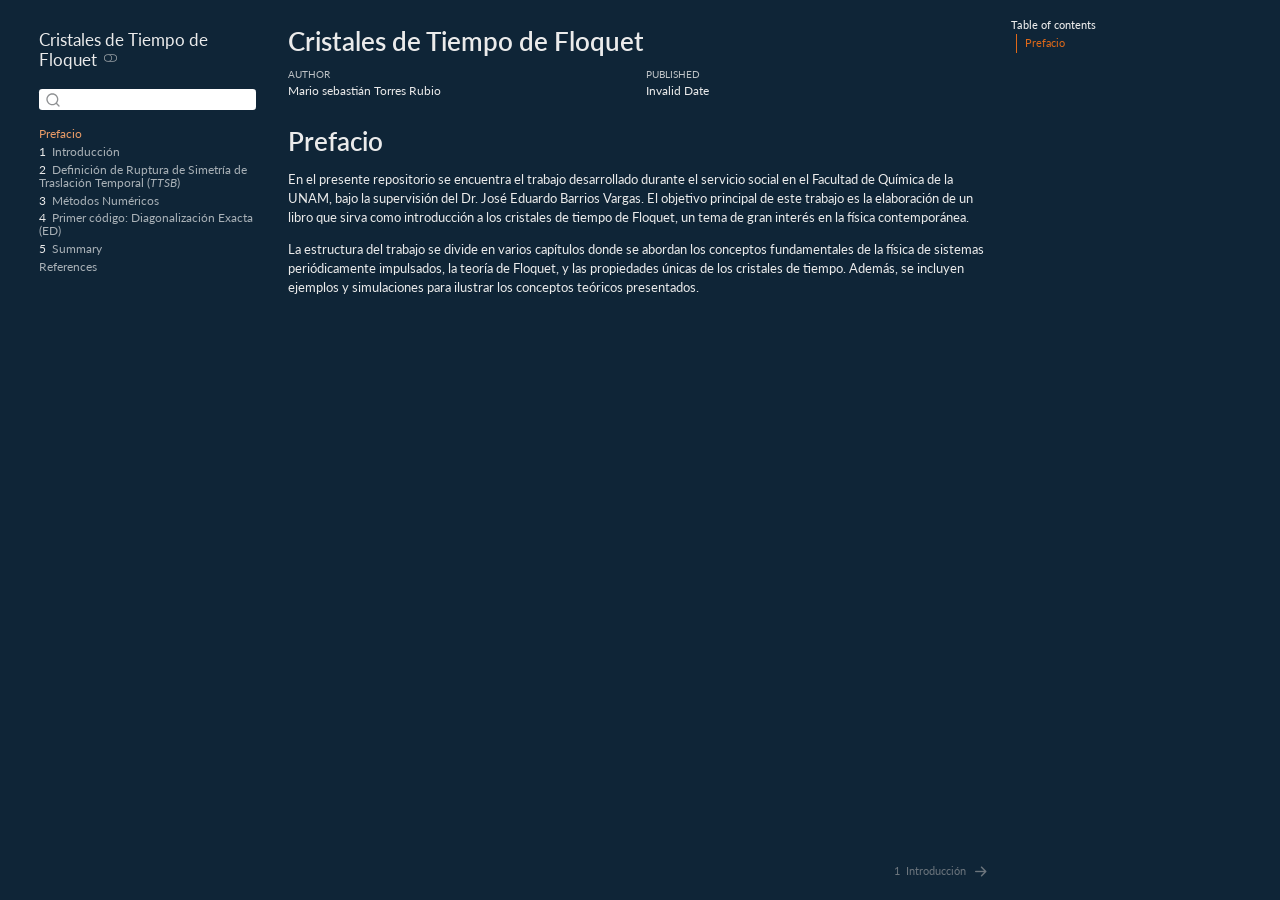
==== commit c4e9feca: "Fix: Añadido archivo de redirección en la raíz para GitHub Pages" ====
--- a/docs/index.html
+++ b/docs/index.html
@@ -139,7 +139,7 @@
         <li class="sidebar-item">
   <div class="sidebar-item-container"> 
   <a href="./teoria.html" class="sidebar-item-text sidebar-link">
- <span class="menu-text"><span class="chapter-number">2</span>&nbsp; <span class="chapter-title">Definición de Ruputura de Simetría de Traslación Temporal (<em>TTSB</em>)</span></span></a>
+ <span class="menu-text"><span class="chapter-number">2</span>&nbsp; <span class="chapter-title">Definición de Ruptura de Simetría de Traslación Temporal (<em>TTSB</em>)</span></span></a>
   </div>
 </li>
         <li class="sidebar-item">
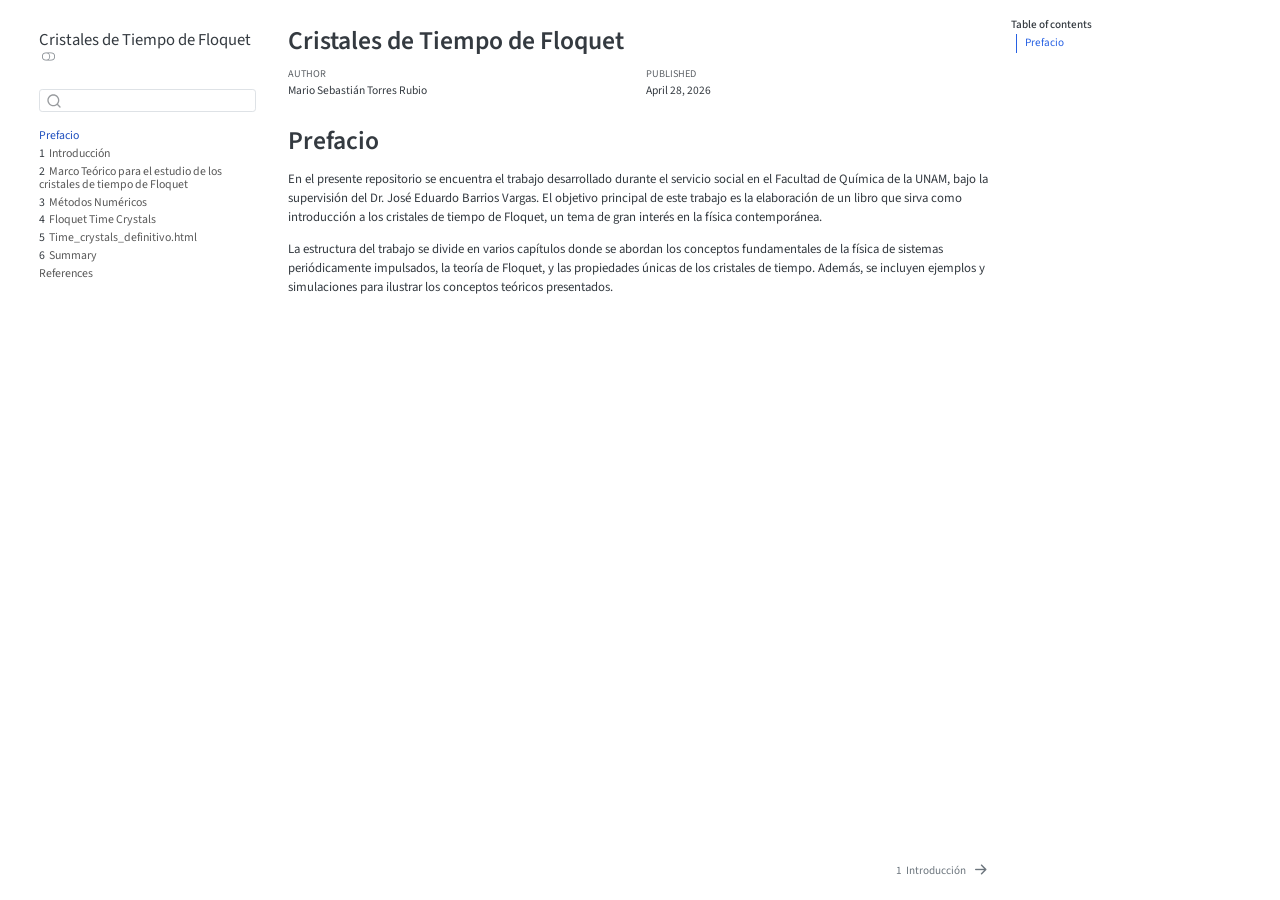
==== commit 37040739: "visualización de todos los cambios" ====
--- a/docs/index.html
+++ b/docs/index.html
@@ -6,7 +6,8 @@
 
 <meta name="viewport" content="width=device-width, initial-scale=1.0, user-scalable=yes">
 
-<meta name="author" content="Mario sebastián Torres Rubio">
+<meta name="author" content="Mario Sebastián Torres Rubio">
+<meta name="dcterms.date" content="2026-04-28">
 
 <title>Cristales de Tiempo de Floquet</title>
 <style>
@@ -41,7 +42,7 @@
 <link href="site_libs/quarto-html/quarto-syntax-highlighting-dark-b53751a350365c71b6c909e95f209ed1.css" rel="prefetch" class="quarto-color-scheme quarto-color-alternate" id="quarto-text-highlighting-styles">
 <script src="site_libs/bootstrap/bootstrap.min.js"></script>
 <link href="site_libs/bootstrap/bootstrap-icons.css" rel="stylesheet">
-<link href="site_libs/bootstrap/bootstrap-69e7ffcaecc2d5c00338d099f1da67c1.min.css" rel="stylesheet" append-hash="true" class="quarto-color-scheme" id="quarto-bootstrap" data-mode="dark">
+<link href="site_libs/bootstrap/bootstrap-84a499a29c0cc735b3de93e9cde7ade7.min.css" rel="stylesheet" append-hash="true" class="quarto-color-scheme" id="quarto-bootstrap" data-mode="light">
 <link href="site_libs/bootstrap/bootstrap-dark-9a4bbcb5d63b8f9a707ee7fdbc8e35ff.min.css" rel="prefetch" append-hash="true" class="quarto-color-scheme quarto-color-alternate" id="quarto-bootstrap" data-mode="dark">
 <script id="quarto-search-options" type="application/json">{
   "location": "sidebar",
@@ -139,7 +140,7 @@
         <li class="sidebar-item">
   <div class="sidebar-item-container"> 
   <a href="./teoria.html" class="sidebar-item-text sidebar-link">
- <span class="menu-text"><span class="chapter-number">2</span>&nbsp; <span class="chapter-title">Definición de Ruptura de Simetría de Traslación Temporal (<em>TTSB</em>)</span></span></a>
+ <span class="menu-text"><span class="chapter-number">2</span>&nbsp; <span class="chapter-title">Marco Teórico para el estudio de los cristales de tiempo de Floquet</span></span></a>
   </div>
 </li>
         <li class="sidebar-item">
@@ -150,14 +151,20 @@
 </li>
         <li class="sidebar-item">
   <div class="sidebar-item-container"> 
-  <a href="./simulaciones.html" class="sidebar-item-text sidebar-link">
- <span class="menu-text"><span class="chapter-number">4</span>&nbsp; <span class="chapter-title">Primer código: Diagonalización Exacta (ED)</span></span></a>
+  <a href="./Floquet_Time_Crystals.html" class="sidebar-item-text sidebar-link">
+ <span class="menu-text"><span class="chapter-number">4</span>&nbsp; <span class="chapter-title">Floquet Time Crystals</span></span></a>
+  </div>
+</li>
+        <li class="sidebar-item">
+  <div class="sidebar-item-container"> 
+  <a href="./Time_crystals_definitivo.html" class="sidebar-item-text sidebar-link">
+ <span class="menu-text"><span class="chapter-number">5</span>&nbsp; <span class="chapter-title">Time_crystals_definitivo.html</span></span></a>
   </div>
 </li>
         <li class="sidebar-item">
   <div class="sidebar-item-container"> 
   <a href="./summary.html" class="sidebar-item-text sidebar-link">
- <span class="menu-text"><span class="chapter-number">5</span>&nbsp; <span class="chapter-title">Summary</span></span></a>
+ <span class="menu-text"><span class="chapter-number">6</span>&nbsp; <span class="chapter-title">Summary</span></span></a>
   </div>
 </li>
         <li class="sidebar-item">
@@ -195,14 +202,14 @@
     <div>
     <div class="quarto-title-meta-heading">Author</div>
     <div class="quarto-title-meta-contents">
-             <p>Mario sebastián Torres Rubio </p>
+             <p>Mario Sebastián Torres Rubio </p>
           </div>
   </div>
     
     <div>
     <div class="quarto-title-meta-heading">Published</div>
     <div class="quarto-title-meta-contents">
-      <p class="date">Invalid Date</p>
+      <p class="date">April 28, 2026</p>
     </div>
   </div>
   
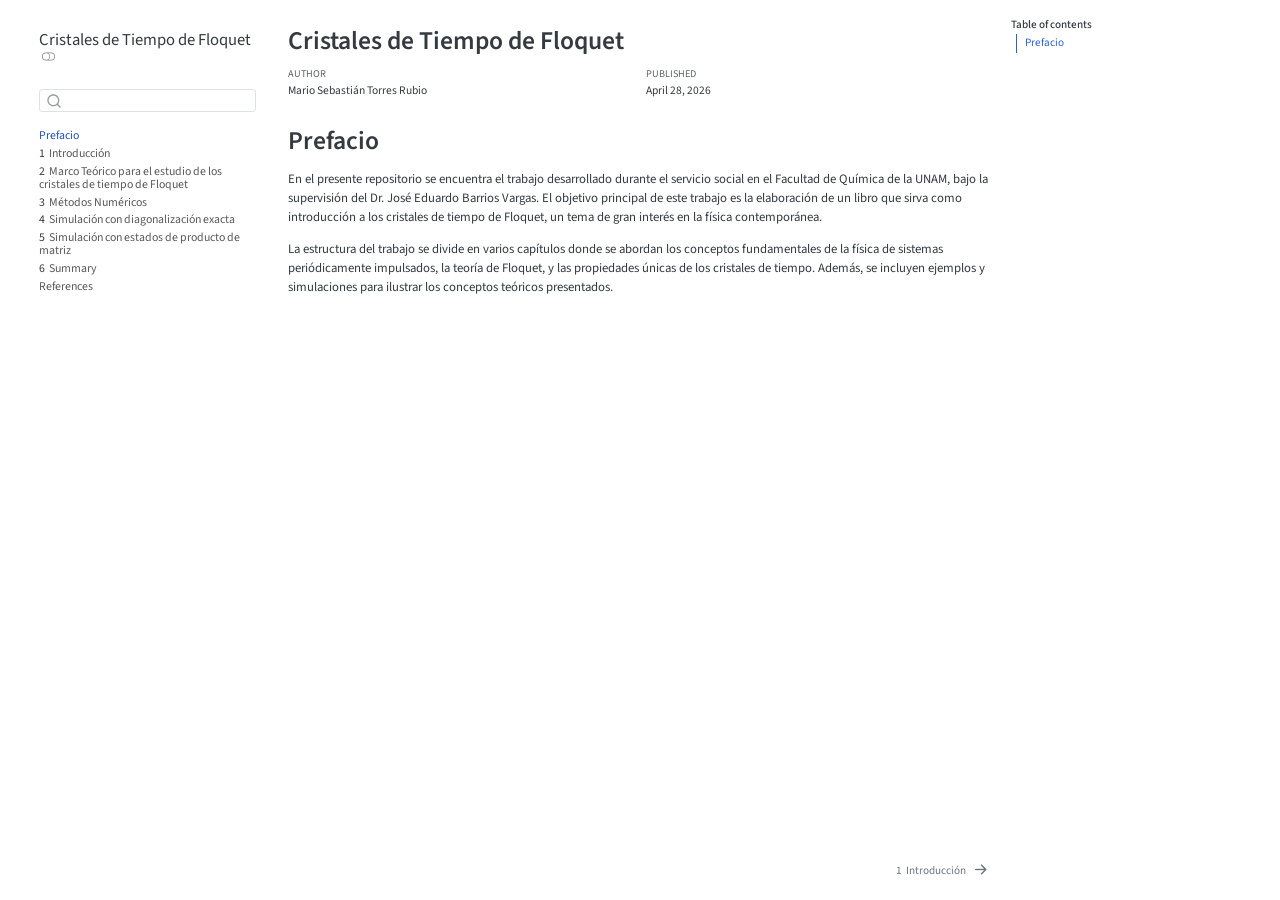
==== commit 40134f16: "nombre de los capítulos" ====
--- a/docs/index.html
+++ b/docs/index.html
@@ -152,13 +152,13 @@
         <li class="sidebar-item">
   <div class="sidebar-item-container"> 
   <a href="./Floquet_Time_Crystals.html" class="sidebar-item-text sidebar-link">
- <span class="menu-text"><span class="chapter-number">4</span>&nbsp; <span class="chapter-title">Floquet Time Crystals</span></span></a>
+ <span class="menu-text"><span class="chapter-number">4</span>&nbsp; <span class="chapter-title">Simulación con diagonalización exacta</span></span></a>
   </div>
 </li>
         <li class="sidebar-item">
   <div class="sidebar-item-container"> 
   <a href="./Time_crystals_definitivo.html" class="sidebar-item-text sidebar-link">
- <span class="menu-text"><span class="chapter-number">5</span>&nbsp; <span class="chapter-title">Time_crystals_definitivo.html</span></span></a>
+ <span class="menu-text"><span class="chapter-number">5</span>&nbsp; <span class="chapter-title">Simulación con estados de producto de matriz</span></span></a>
   </div>
 </li>
         <li class="sidebar-item">
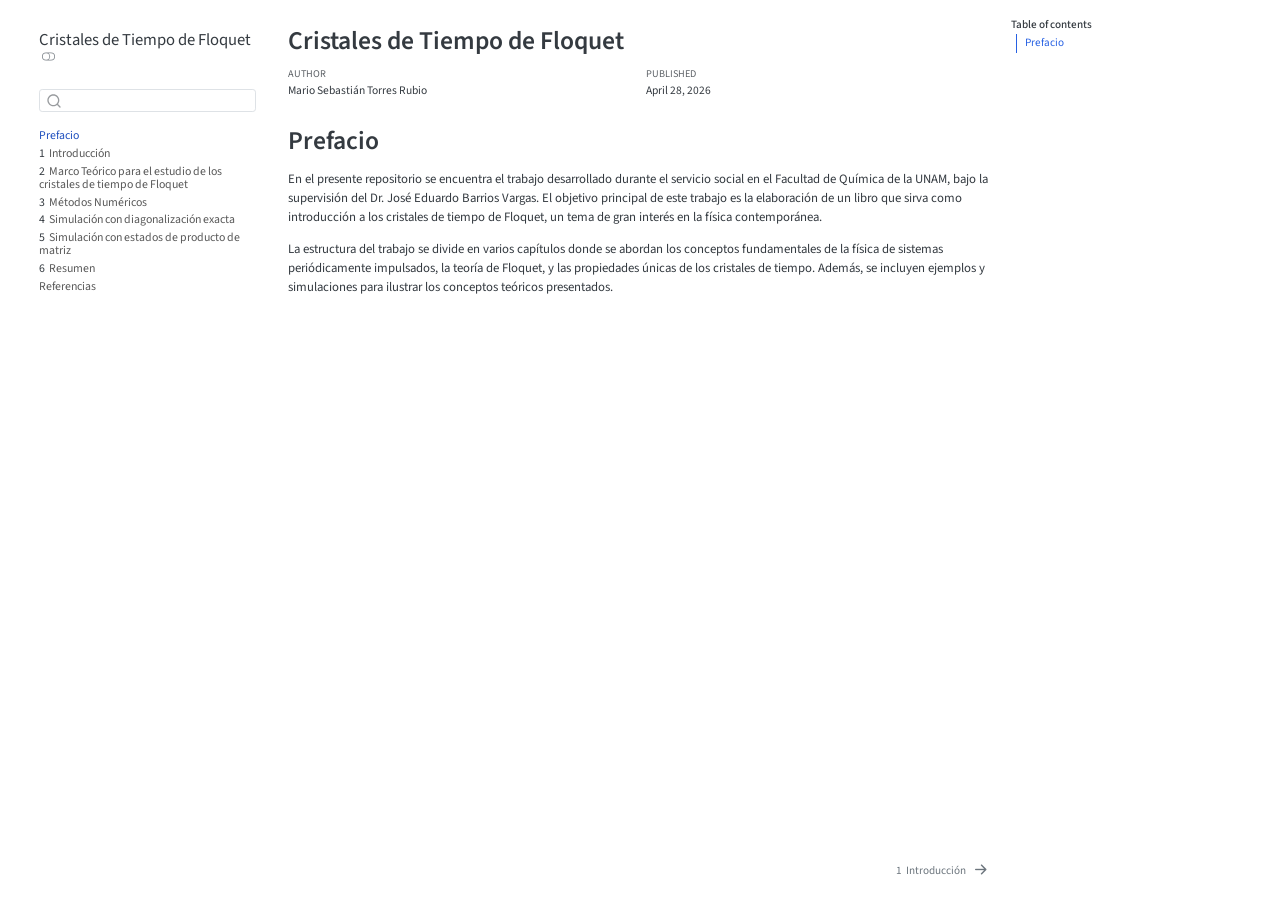
==== commit 5dbbe4c3: "inclución de las referencias y el resumen final del repositorio" ====
--- a/docs/index.html
+++ b/docs/index.html
@@ -163,14 +163,14 @@
 </li>
         <li class="sidebar-item">
   <div class="sidebar-item-container"> 
-  <a href="./summary.html" class="sidebar-item-text sidebar-link">
- <span class="menu-text"><span class="chapter-number">6</span>&nbsp; <span class="chapter-title">Summary</span></span></a>
+  <a href="./resumen.html" class="sidebar-item-text sidebar-link">
+ <span class="menu-text"><span class="chapter-number">6</span>&nbsp; <span class="chapter-title">Resumen</span></span></a>
   </div>
 </li>
         <li class="sidebar-item">
   <div class="sidebar-item-container"> 
   <a href="./references.html" class="sidebar-item-text sidebar-link">
- <span class="menu-text">References</span></a>
+ <span class="menu-text">Referencias</span></a>
   </div>
 </li>
     </ul>
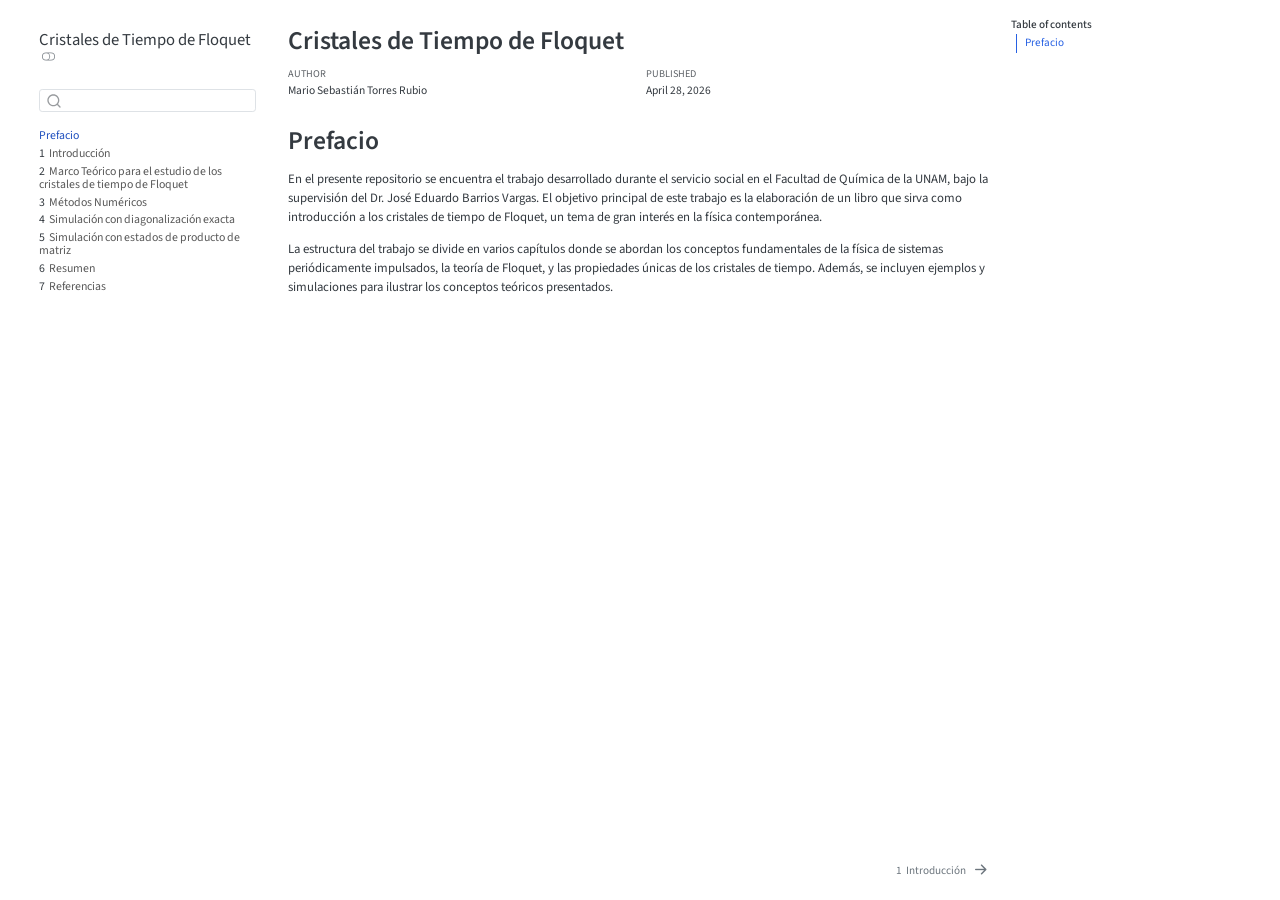
==== commit 58b5977c: "referencias" ====
--- a/docs/index.html
+++ b/docs/index.html
@@ -170,7 +170,7 @@
         <li class="sidebar-item">
   <div class="sidebar-item-container"> 
   <a href="./references.html" class="sidebar-item-text sidebar-link">
- <span class="menu-text">Referencias</span></a>
+ <span class="menu-text"><span class="chapter-number">7</span>&nbsp; <span class="chapter-title">Referencias</span></span></a>
   </div>
 </li>
     </ul>
